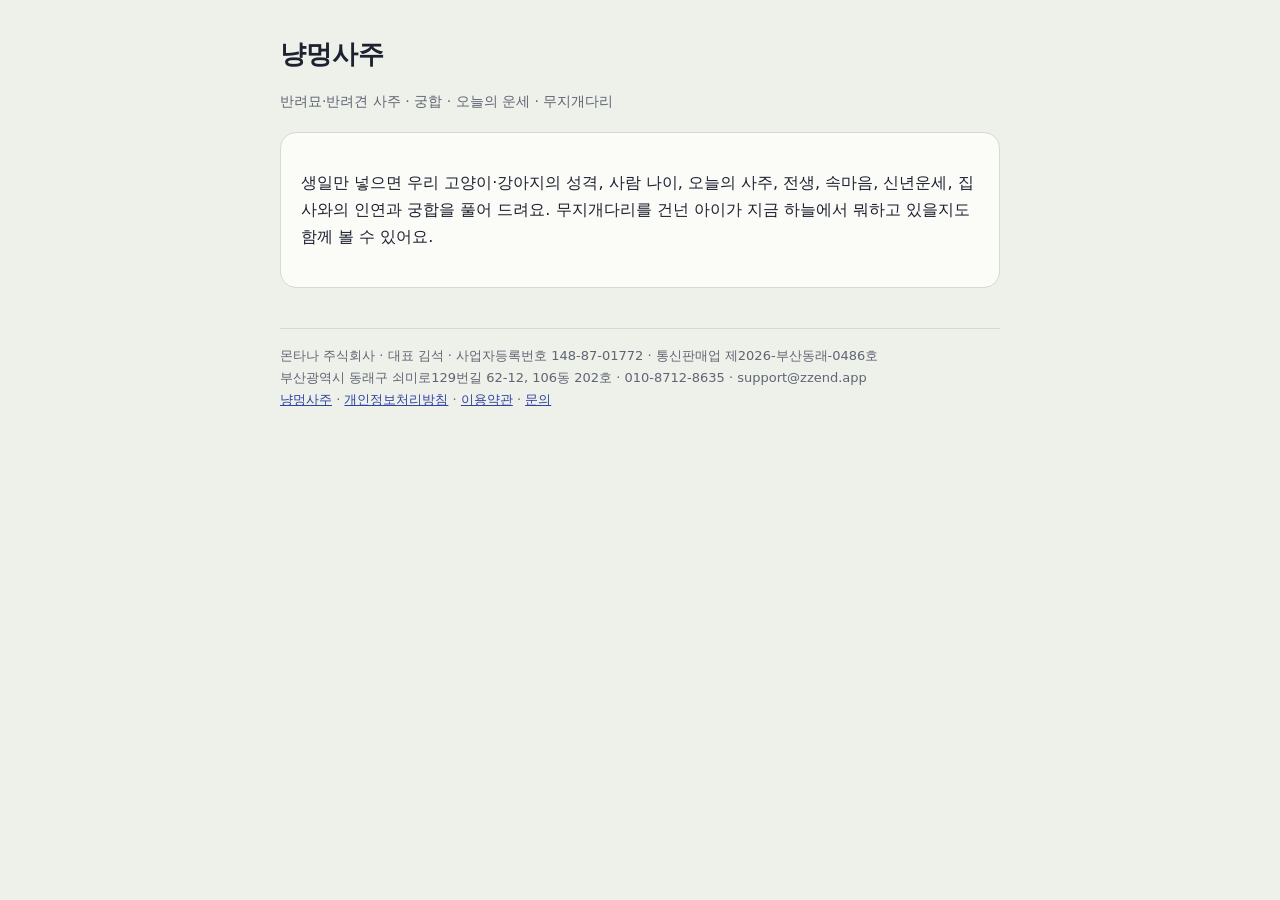
==== index.html @ 4dd149e5 "냥멍사주 안내 페이지: 소개·개인정보처리방침·이용약관·문의 Co-Authored-By: Claude Opus 5.5 <noreply@anthropic.com>" ====
<!doctype html><html lang="ko"><head><meta charset="utf-8"><meta name="viewport" content="width=device-width,initial-scale=1"><title>냥멍사주 - 반려묘·반려견 사주</title><link rel="stylesheet" href="style.css"></head><body><main><h1>냥멍사주</h1><p class="muted">반려묘·반려견 사주 · 궁합 · 오늘의 운세 · 무지개다리</p>
<div class="card"><p>생일만 넣으면 우리 고양이·강아지의 성격, 사람 나이, 오늘의 사주, 전생, 속마음, 신년운세, 집사와의 인연과 궁합을 풀어 드려요. 무지개다리를 건넌 아이가 지금 하늘에서 뭐하고 있을지도 함께 볼 수 있어요.</p></div>
<footer>몬타나 주식회사 · 대표 김석 · 사업자등록번호 148-87-01772 · 통신판매업 제2026-부산동래-0486호<br>부산광역시 동래구 쇠미로129번길 62-12, 106동 202호 · 010-8712-8635 · support@zzend.app<br><a href="./">냥멍사주</a> · <a href="privacy.html">개인정보처리방침</a> · <a href="terms.html">이용약관</a> · <a href="support.html">문의</a></footer></main></body></html>
---- style.css ----
:root{--paper:#EEF0EA;--surface:#FBFCF8;--ink:#1D2130;--muted:#5F6573;--line:#D5D9CE;--accent:#2F43A3}
@media (prefers-color-scheme:dark){:root{--paper:#13151C;--surface:#1C1F28;--ink:#E8E9EE;--muted:#9DA2AF;--line:#2D313E;--accent:#93A2F2}}
body{margin:0;background:var(--paper);color:var(--ink);font-family:system-ui,-apple-system,"Malgun Gothic",sans-serif;line-height:1.7}
main{max-width:720px;margin:0 auto;padding:32px max(18px,env(safe-area-inset-left))}
h1{font-size:26px;margin:0 0 6px}h2{font-size:18px;margin:26px 0 6px}a{color:var(--accent)}
.muted{color:var(--muted);font-size:14px}footer{margin-top:40px;padding-top:16px;border-top:1px solid var(--line);font-size:13px;color:var(--muted)}
.card{background:var(--surface);border:1px solid var(--line);border-radius:16px;padding:20px;margin-top:18px}
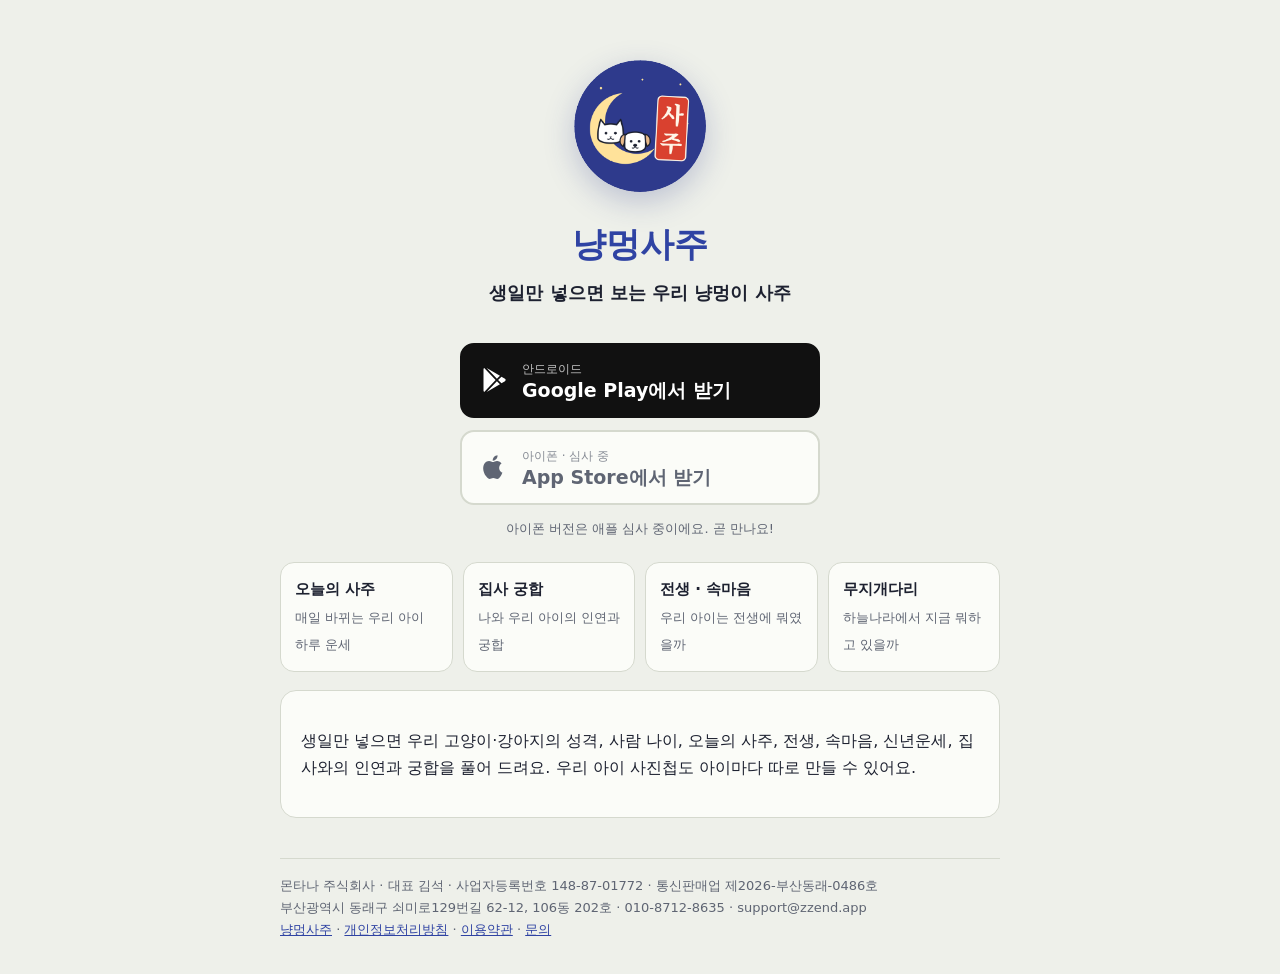
==== commit b09e93ac: "첫 화면을 스토어 선택 페이지로 Co-Authored-By: Claude Opus 5.5 <noreply@anthropic.com>" ====
--- a/index.html
+++ b/index.html
@@ -1,3 +1,34 @@
-<!doctype html><html lang="ko"><head><meta charset="utf-8"><meta name="viewport" content="width=device-width,initial-scale=1"><title>냥멍사주 - 반려묘·반려견 사주</title><link rel="stylesheet" href="style.css"></head><body><main><h1>냥멍사주</h1><p class="muted">반려묘·반려견 사주 · 궁합 · 오늘의 운세 · 무지개다리</p>
-<div class="card"><p>생일만 넣으면 우리 고양이·강아지의 성격, 사람 나이, 오늘의 사주, 전생, 속마음, 신년운세, 집사와의 인연과 궁합을 풀어 드려요. 무지개다리를 건넌 아이가 지금 하늘에서 뭐하고 있을지도 함께 볼 수 있어요.</p></div>
-<footer>몬타나 주식회사 · 대표 김석 · 사업자등록번호 148-87-01772 · 통신판매업 제2026-부산동래-0486호<br>부산광역시 동래구 쇠미로129번길 62-12, 106동 202호 · 010-8712-8635 · support@zzend.app<br><a href="./">냥멍사주</a> · <a href="privacy.html">개인정보처리방침</a> · <a href="terms.html">이용약관</a> · <a href="support.html">문의</a></footer></main></body></html>
+<!doctype html><html lang="ko"><head><meta charset="utf-8"><meta name="viewport" content="width=device-width,initial-scale=1"><title>냥멍사주 - 반려묘·반려견 사주</title><meta name="description" content="생일만 넣으면 보는 우리 냥멍이 사주. 오늘의 사주, 집사 궁합, 전생, 무지개다리까지."><meta property="og:type" content="website"><meta property="og:site_name" content="냥멍사주"><meta property="og:title" content="냥멍사주 - 우리 냥멍이 사주"><meta property="og:description" content="생일만 넣으면 보는 우리 냥멍이 사주. 오늘의 사주 · 집사 궁합 · 전생 · 무지개다리"><meta property="og:url" content="https://petsaju.nibb.ink/"><meta property="og:image" content="https://petsaju.nibb.ink/og.png"><meta property="og:image:width" content="1200"><meta property="og:image:height" content="630"><meta name="twitter:card" content="summary_large_image"><meta name="twitter:image" content="https://petsaju.nibb.ink/og.png"><link rel="icon" href="og-icon.png"><link rel="stylesheet" href="style.css">
+<style>
+.hero{text-align:center;padding:28px 0 8px}.hero img{width:132px;height:132px;border-radius:50%;box-shadow:0 10px 30px rgba(46,58,140,.25)}
+.hero h1{font-size:34px;margin:16px 0 4px;color:var(--accent)}.hero p{margin:0;font-size:18px;font-weight:600}
+.stores{display:flex;flex-direction:column;gap:12px;margin:26px auto 6px;max-width:360px}
+.store{display:flex;align-items:center;gap:14px;padding:14px 18px;border-radius:14px;background:#111;color:#fff;text-decoration:none;border:2px solid #111}
+.store svg{width:28px;height:28px;flex:none;fill:#fff}.store b{display:block;font-size:19px;line-height:1.2}.store small{display:block;font-size:12px;opacity:.75}
+.store.off{background:var(--surface);color:var(--muted);border-color:var(--line);pointer-events:none}.store.off svg{fill:var(--muted)}
+.store.me{outline:3px solid #C8372D;outline-offset:3px}
+.feat{display:grid;grid-template-columns:repeat(auto-fit,minmax(150px,1fr));gap:10px;margin-top:22px}
+.feat div{background:var(--surface);border:1px solid var(--line);border-radius:14px;padding:14px}.feat b{display:block;font-size:15px}.feat span{font-size:13px;color:var(--muted)}
+.note{text-align:center;font-size:13px;color:var(--muted)}
+</style></head><body><main>
+<section class="hero"><img src="og-icon.png" alt="냥멍사주 로고"><h1>냥멍사주</h1><p>생일만 넣으면 보는 우리 냥멍이 사주</p></section>
+<div class="stores">
+<a id="and" class="store" href="https://play.google.com/store/apps/details?id=kr.nyangmeong.saju"><svg viewBox="0 0 24 24"><path d="M3.6 1.8 13.4 12l-9.8 10.2c-.4-.2-.6-.6-.6-1.1V2.9c0-.5.2-.9.6-1.1Zm10.9 11.3 2.6 2.6-11.4 6.5 8.8-9.1Zm3.9-3.8 3 1.7c.8.5.8 1.6 0 2l-3 1.8-2.9-2.8 2.9-2.7ZM5.7 1.8l11.4 6.5-2.6 2.6-8.8-9.1Z"/></svg><span><small>안드로이드</small><b>Google Play에서 받기</b></span></a>
+<a id="ios" class="store" href="https://apps.apple.com/kr/app/id6836223771"><svg viewBox="0 0 24 24"><path d="M16.4 12.6c0-2.5 2-3.6 2.1-3.7-1.2-1.7-3-1.9-3.6-2-1.5-.2-3 .9-3.8.9-.8 0-2-.9-3.3-.9-1.7 0-3.3 1-4.2 2.5-1.8 3.1-.5 7.7 1.3 10.2.9 1.2 1.9 2.6 3.2 2.6 1.3-.1 1.8-.8 3.3-.8s2 .8 3.3.8c1.4 0 2.3-1.3 3.1-2.5 1-1.4 1.4-2.8 1.4-2.9-.1 0-2.8-1-2.8-4.2ZM14 5.2c.7-.8 1.2-2 1-3.2-1 0-2.3.7-3 1.5-.7.8-1.2 2-1.1 3.1 1.2.1 2.3-.6 3.1-1.4Z"/></svg><span><small id="iosSub">아이폰</small><b>App Store에서 받기</b></span></a>
+</div>
+<p class="note" id="iosNote" hidden>아이폰 버전은 애플 심사 중이에요. 곧 만나요!</p>
+<div class="feat">
+<div><b>오늘의 사주</b><span>매일 바뀌는 우리 아이 하루 운세</span></div>
+<div><b>집사 궁합</b><span>나와 우리 아이의 인연과 궁합</span></div>
+<div><b>전생 · 속마음</b><span>우리 아이는 전생에 뭐였을까</span></div>
+<div><b>무지개다리</b><span>하늘나라에서 지금 뭐하고 있을까</span></div>
+</div>
+<div class="card"><p>생일만 넣으면 우리 고양이·강아지의 성격, 사람 나이, 오늘의 사주, 전생, 속마음, 신년운세, 집사와의 인연과 궁합을 풀어 드려요. 우리 아이 사진첩도 아이마다 따로 만들 수 있어요.</p></div>
+<footer>몬타나 주식회사 · 대표 김석 · 사업자등록번호 148-87-01772 · 통신판매업 제2026-부산동래-0486호<br>부산광역시 동래구 쇠미로129번길 62-12, 106동 202호 · 010-8712-8635 · support@zzend.app<br><a href="./">냥멍사주</a> · <a href="privacy.html">개인정보처리방침</a> · <a href="terms.html">이용약관</a> · <a href="support.html">문의</a></footer></main>
+<script>
+var IOS_LIVE=false; // 애플 승인 후 true
+var ua=navigator.userAgent,ios=/iPhone|iPad|iPod/i.test(ua)||(/Macintosh/.test(ua)&&'ontouchend' in document),and=/Android/i.test(ua);
+var a=document.getElementById('and'),i=document.getElementById('ios');
+if(!IOS_LIVE){i.classList.add('off');i.removeAttribute('href');document.getElementById('iosSub').textContent='아이폰 · 심사 중';document.getElementById('iosNote').hidden=false;}
+if(ios){i.parentNode.insertBefore(i,a);i.classList.add('me');}else if(and){a.classList.add('me');}
+</script></body></html>
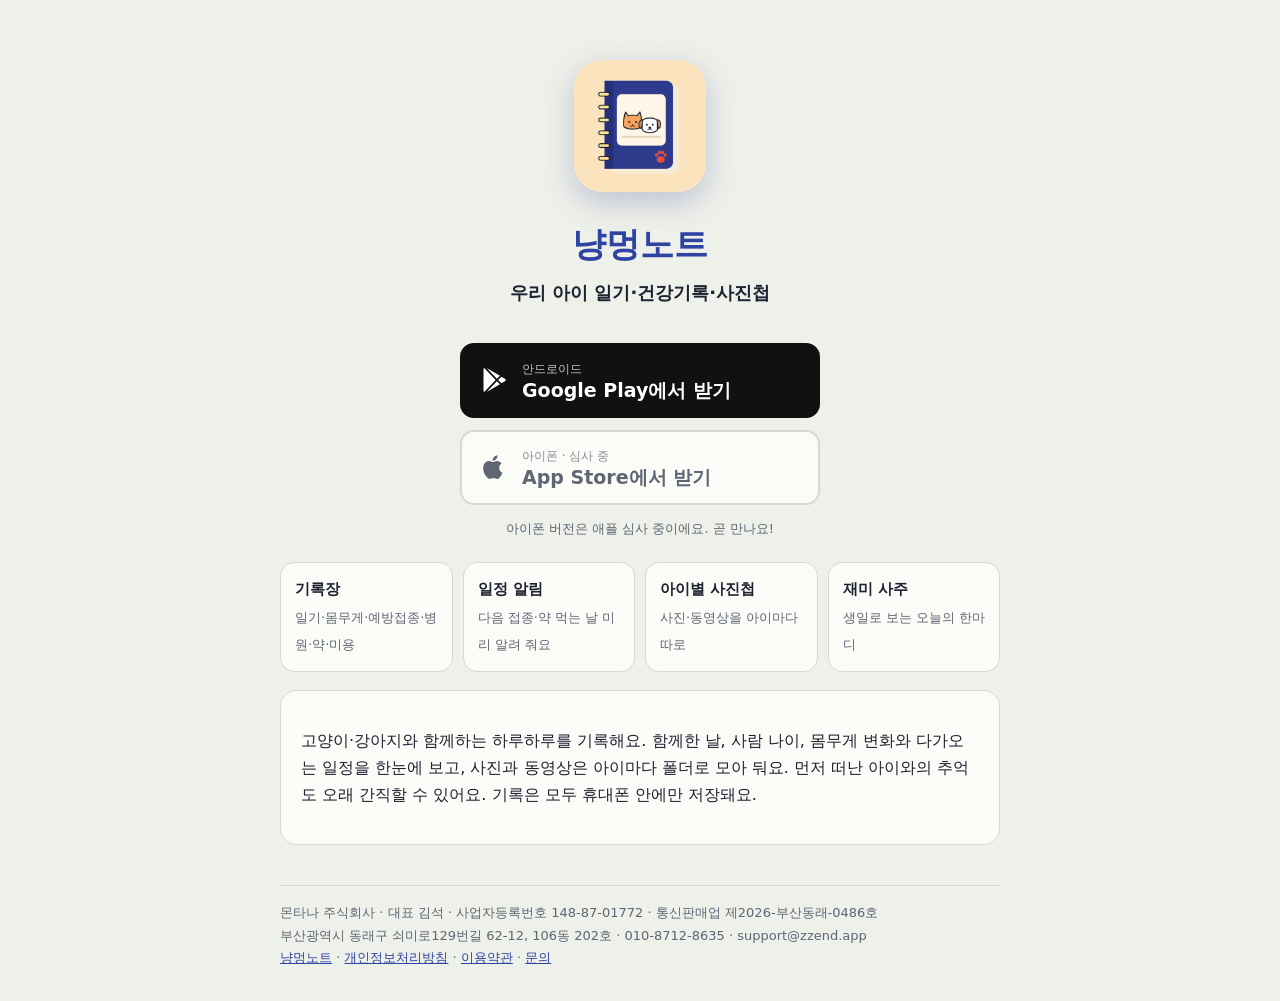
==== commit 2abf7243: "냥멍노트로 이름 변경, 기록장 소개와 개인정보처리방침 갱신 Co-Authored-By: Claude Opus 5.5 <noreply@anthropic.com>" ====
--- a/index.html
+++ b/index.html
@@ -1,4 +1,4 @@
-<!doctype html><html lang="ko"><head><meta charset="utf-8"><meta name="viewport" content="width=device-width,initial-scale=1"><title>냥멍사주 - 반려묘·반려견 사주</title><meta name="description" content="생일만 넣으면 보는 우리 냥멍이 사주. 오늘의 사주, 집사 궁합, 전생, 무지개다리까지."><meta property="og:type" content="website"><meta property="og:site_name" content="냥멍사주"><meta property="og:title" content="냥멍사주 - 우리 냥멍이 사주"><meta property="og:description" content="생일만 넣으면 보는 우리 냥멍이 사주. 오늘의 사주 · 집사 궁합 · 전생 · 무지개다리"><meta property="og:url" content="https://petsaju.nibb.ink/"><meta property="og:image" content="https://petsaju.nibb.ink/og.png"><meta property="og:image:width" content="1200"><meta property="og:image:height" content="630"><meta name="twitter:card" content="summary_large_image"><meta name="twitter:image" content="https://petsaju.nibb.ink/og.png"><link rel="icon" href="og-icon.png"><link rel="stylesheet" href="style.css">
+<!doctype html><html lang="ko"><head><meta charset="utf-8"><meta name="viewport" content="width=device-width,initial-scale=1"><title>냥멍노트 - 반려동물 기록장·사진첩</title><meta name="description" content="우리 아이 일기·몸무게·예방접종·병원 기록과 아이별 사진첩. 다음 일정은 알림으로 챙겨요."><meta property="og:type" content="website"><meta property="og:site_name" content="냥멍노트"><meta property="og:title" content="냥멍노트 - 반려동물 기록장·사진첩"><meta property="og:description" content="우리 아이 일기·몸무게·예방접종·병원 기록과 아이별 사진첩. 다음 일정은 알림으로 챙겨요."><meta property="og:url" content="https://petsaju.nibb.ink/"><meta property="og:image" content="https://petsaju.nibb.ink/og.png"><meta property="og:image:width" content="1200"><meta property="og:image:height" content="630"><meta name="twitter:card" content="summary_large_image"><meta name="twitter:image" content="https://petsaju.nibb.ink/og.png"><link rel="icon" href="og-icon.png"><link rel="stylesheet" href="style.css">
 <style>
 .hero{text-align:center;padding:28px 0 8px}.hero img{width:132px;height:132px;border-radius:50%;box-shadow:0 10px 30px rgba(46,58,140,.25)}
 .hero h1{font-size:34px;margin:16px 0 4px;color:var(--accent)}.hero p{margin:0;font-size:18px;font-weight:600}
@@ -11,20 +11,20 @@
 .feat div{background:var(--surface);border:1px solid var(--line);border-radius:14px;padding:14px}.feat b{display:block;font-size:15px}.feat span{font-size:13px;color:var(--muted)}
 .note{text-align:center;font-size:13px;color:var(--muted)}
 </style></head><body><main>
-<section class="hero"><img src="og-icon.png" alt="냥멍사주 로고"><h1>냥멍사주</h1><p>생일만 넣으면 보는 우리 냥멍이 사주</p></section>
+<section class="hero"><img src="og-icon.png" alt="냥멍노트 로고" style="border-radius:28px"><h1>냥멍노트</h1><p>우리 아이 일기·건강기록·사진첩</p></section>
 <div class="stores">
 <a id="and" class="store" href="https://play.google.com/store/apps/details?id=kr.nyangmeong.saju"><svg viewBox="0 0 24 24"><path d="M3.6 1.8 13.4 12l-9.8 10.2c-.4-.2-.6-.6-.6-1.1V2.9c0-.5.2-.9.6-1.1Zm10.9 11.3 2.6 2.6-11.4 6.5 8.8-9.1Zm3.9-3.8 3 1.7c.8.5.8 1.6 0 2l-3 1.8-2.9-2.8 2.9-2.7ZM5.7 1.8l11.4 6.5-2.6 2.6-8.8-9.1Z"/></svg><span><small>안드로이드</small><b>Google Play에서 받기</b></span></a>
 <a id="ios" class="store" href="https://apps.apple.com/kr/app/id6836223771"><svg viewBox="0 0 24 24"><path d="M16.4 12.6c0-2.5 2-3.6 2.1-3.7-1.2-1.7-3-1.9-3.6-2-1.5-.2-3 .9-3.8.9-.8 0-2-.9-3.3-.9-1.7 0-3.3 1-4.2 2.5-1.8 3.1-.5 7.7 1.3 10.2.9 1.2 1.9 2.6 3.2 2.6 1.3-.1 1.8-.8 3.3-.8s2 .8 3.3.8c1.4 0 2.3-1.3 3.1-2.5 1-1.4 1.4-2.8 1.4-2.9-.1 0-2.8-1-2.8-4.2ZM14 5.2c.7-.8 1.2-2 1-3.2-1 0-2.3.7-3 1.5-.7.8-1.2 2-1.1 3.1 1.2.1 2.3-.6 3.1-1.4Z"/></svg><span><small id="iosSub">아이폰</small><b>App Store에서 받기</b></span></a>
 </div>
 <p class="note" id="iosNote" hidden>아이폰 버전은 애플 심사 중이에요. 곧 만나요!</p>
 <div class="feat">
-<div><b>오늘의 사주</b><span>매일 바뀌는 우리 아이 하루 운세</span></div>
-<div><b>집사 궁합</b><span>나와 우리 아이의 인연과 궁합</span></div>
-<div><b>전생 · 속마음</b><span>우리 아이는 전생에 뭐였을까</span></div>
-<div><b>무지개다리</b><span>하늘나라에서 지금 뭐하고 있을까</span></div>
+<div><b>기록장</b><span>일기·몸무게·예방접종·병원·약·미용</span></div>
+<div><b>일정 알림</b><span>다음 접종·약 먹는 날 미리 알려 줘요</span></div>
+<div><b>아이별 사진첩</b><span>사진·동영상을 아이마다 따로</span></div>
+<div><b>재미 사주</b><span>생일로 보는 오늘의 한마디</span></div>
 </div>
-<div class="card"><p>생일만 넣으면 우리 고양이·강아지의 성격, 사람 나이, 오늘의 사주, 전생, 속마음, 신년운세, 집사와의 인연과 궁합을 풀어 드려요. 우리 아이 사진첩도 아이마다 따로 만들 수 있어요.</p></div>
-<footer>몬타나 주식회사 · 대표 김석 · 사업자등록번호 148-87-01772 · 통신판매업 제2026-부산동래-0486호<br>부산광역시 동래구 쇠미로129번길 62-12, 106동 202호 · 010-8712-8635 · support@zzend.app<br><a href="./">냥멍사주</a> · <a href="privacy.html">개인정보처리방침</a> · <a href="terms.html">이용약관</a> · <a href="support.html">문의</a></footer></main>
+<div class="card"><p>고양이·강아지와 함께하는 하루하루를 기록해요. 함께한 날, 사람 나이, 몸무게 변화와 다가오는 일정을 한눈에 보고, 사진과 동영상은 아이마다 폴더로 모아 둬요. 먼저 떠난 아이와의 추억도 오래 간직할 수 있어요. 기록은 모두 휴대폰 안에만 저장돼요.</p></div>
+<footer>몬타나 주식회사 · 대표 김석 · 사업자등록번호 148-87-01772 · 통신판매업 제2026-부산동래-0486호<br>부산광역시 동래구 쇠미로129번길 62-12, 106동 202호 · 010-8712-8635 · support@zzend.app<br><a href="./">냥멍노트</a> · <a href="privacy.html">개인정보처리방침</a> · <a href="terms.html">이용약관</a> · <a href="support.html">문의</a></footer></main>
 <script>
 var IOS_LIVE=false; // 애플 승인 후 true
 var ua=navigator.userAgent,ios=/iPhone|iPad|iPod/i.test(ua)||(/Macintosh/.test(ua)&&'ontouchend' in document),and=/Android/i.test(ua);
